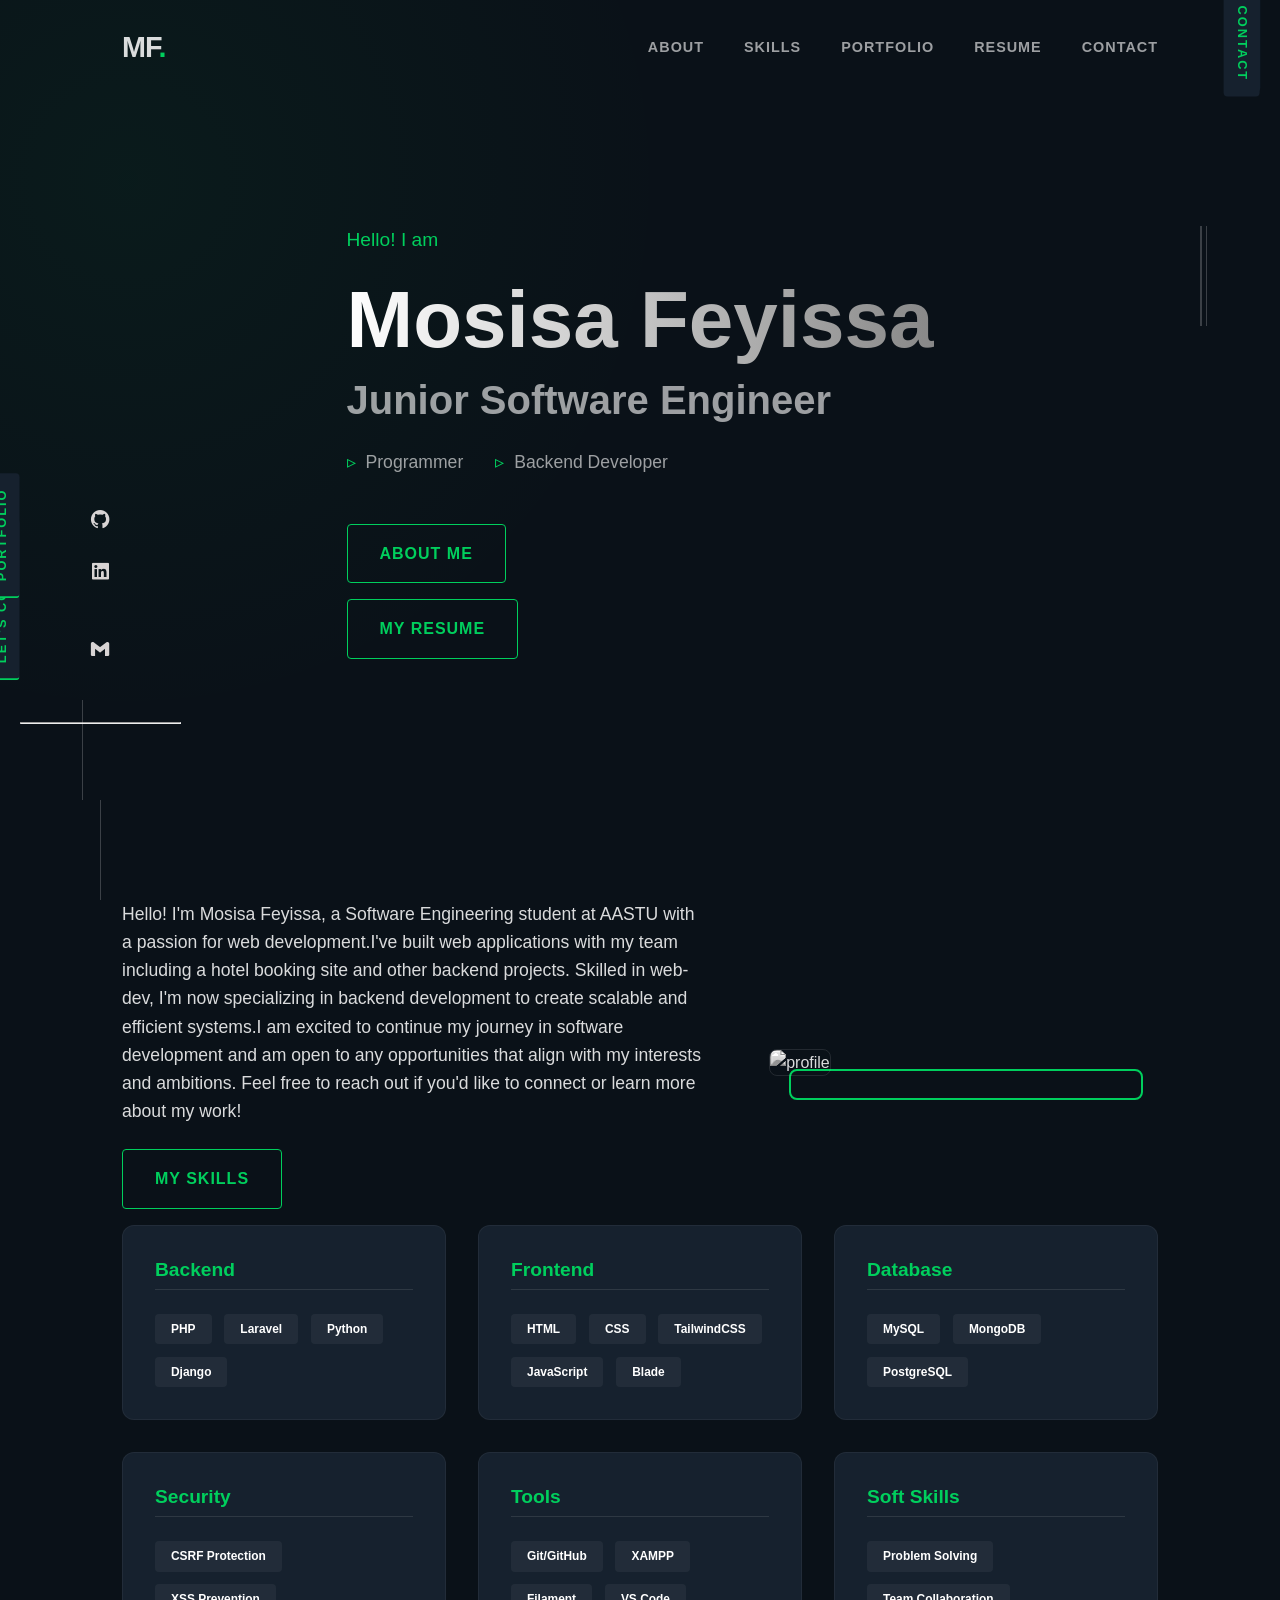
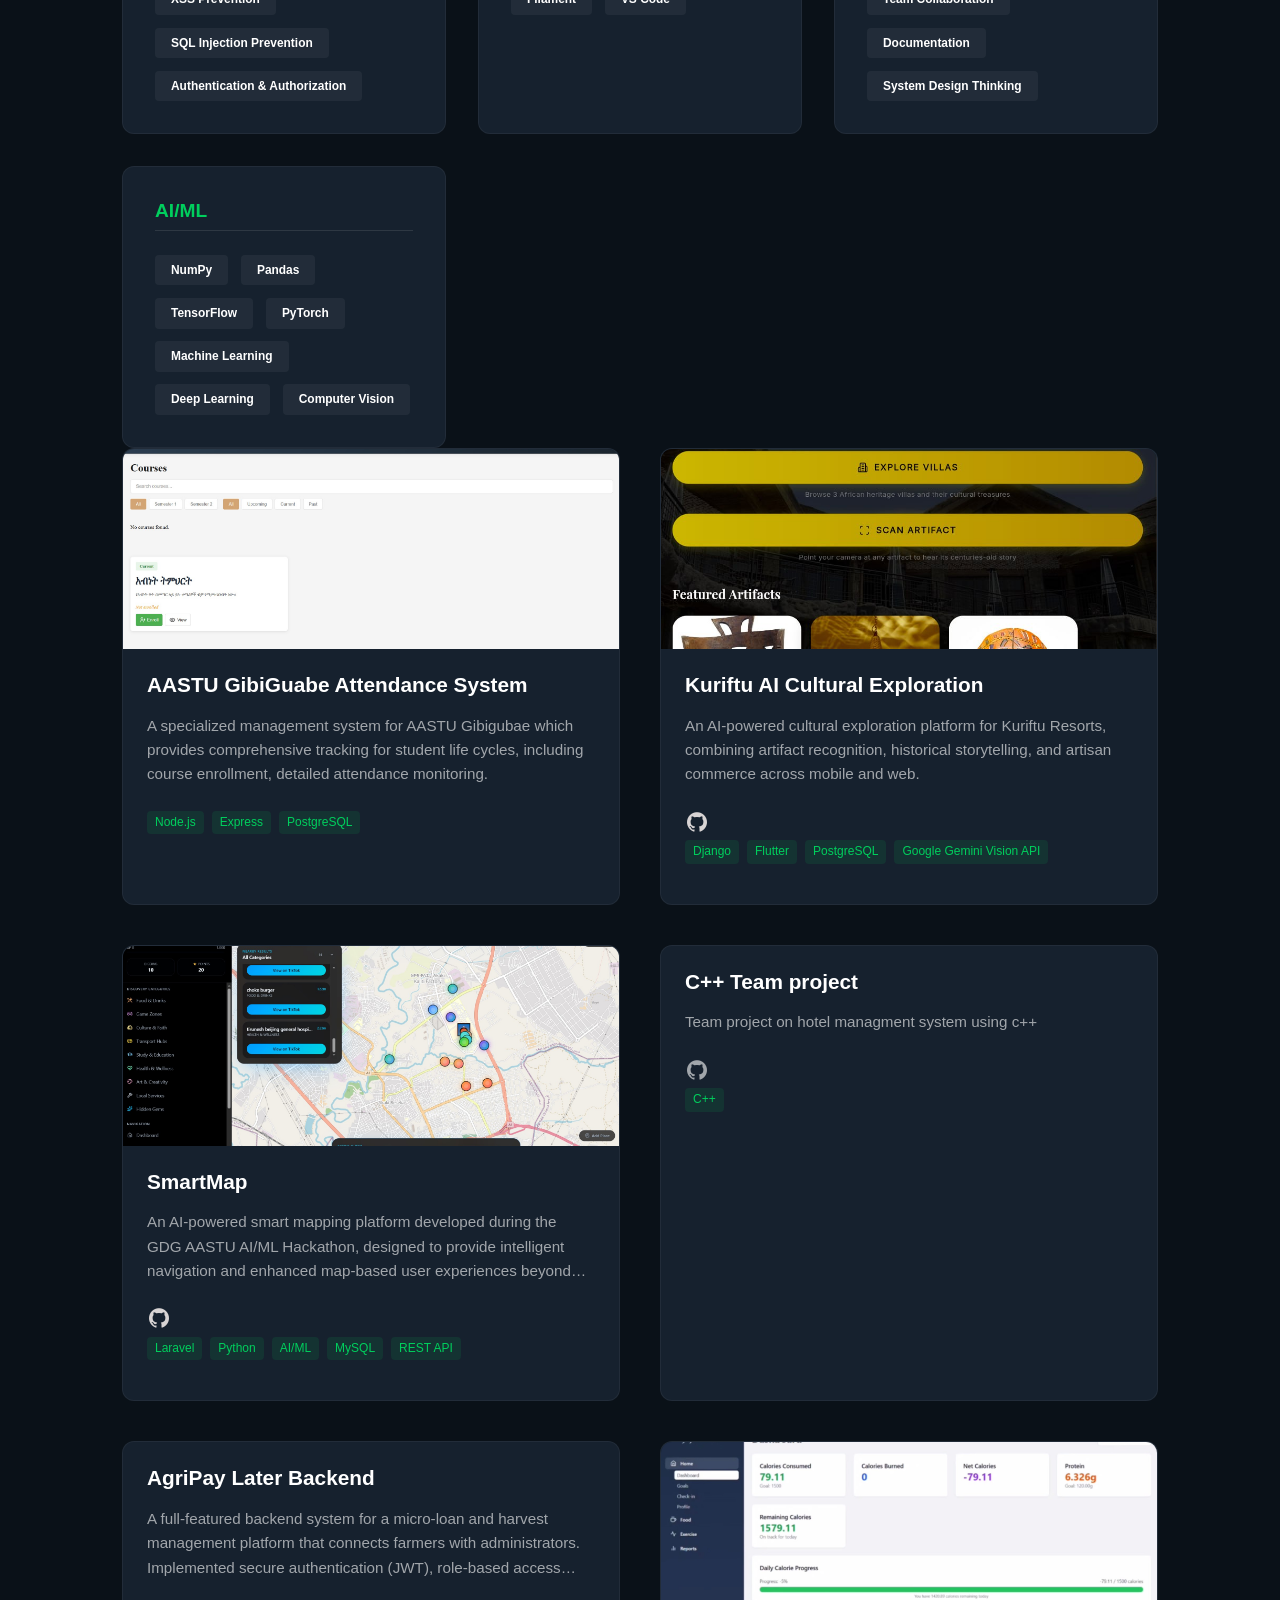
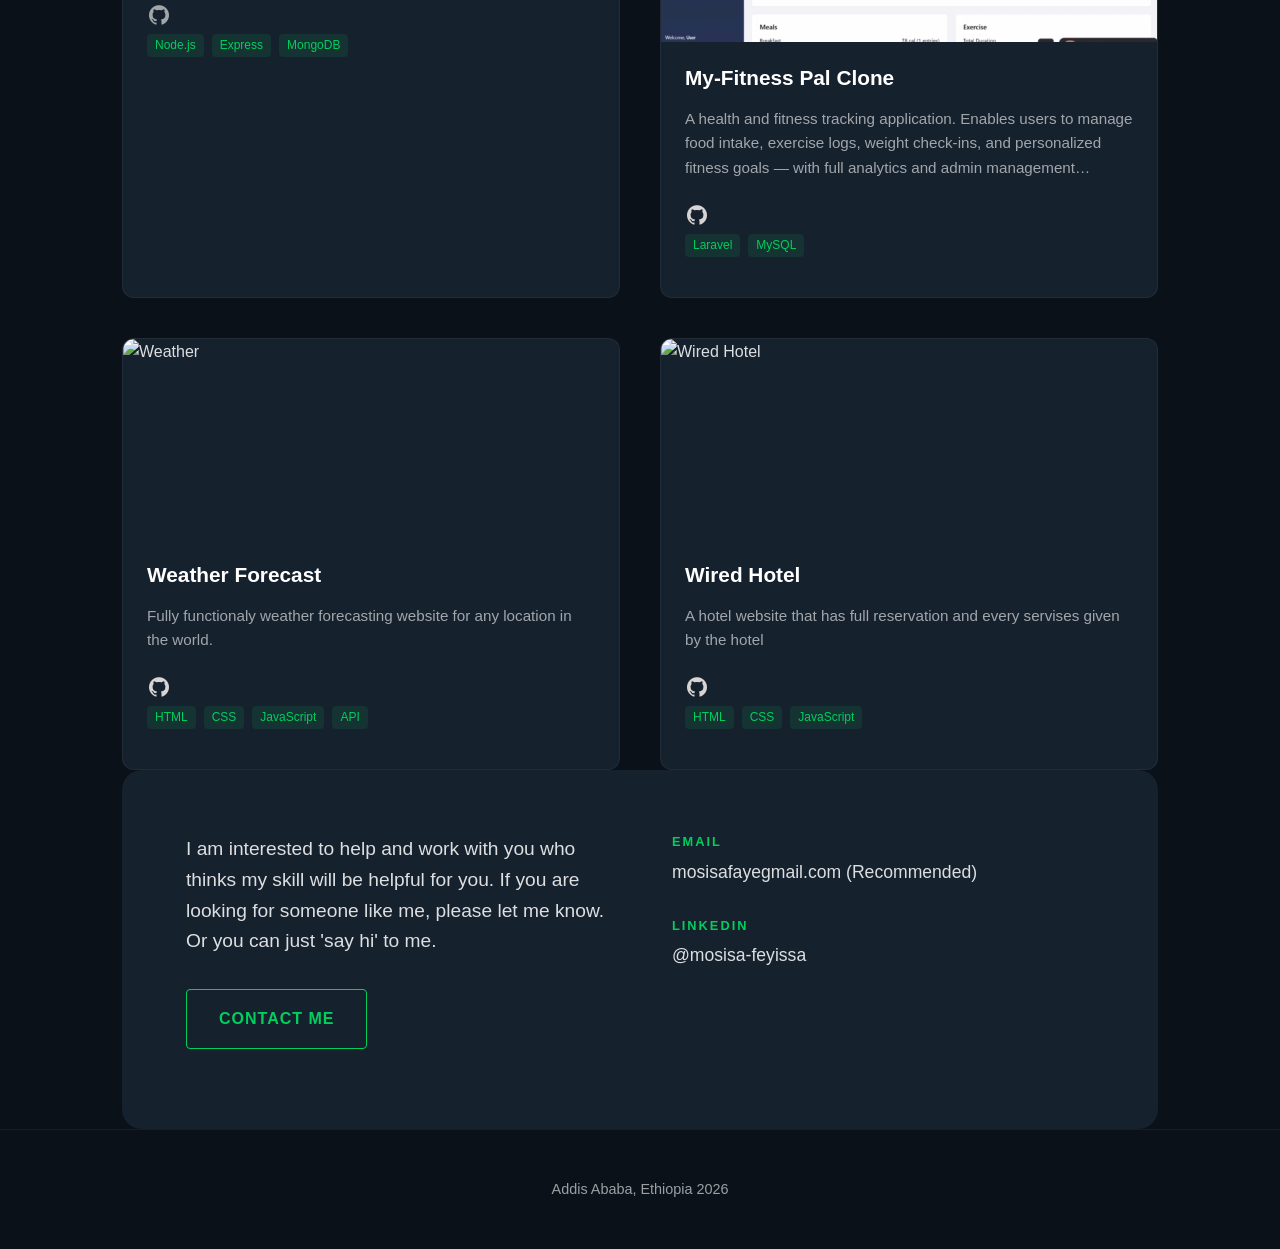
==== index.html @ 29525f11 "updated portolio" ====
<!DOCTYPE html>
<html lang="en">
<head>
    <meta charset="UTF-8">
    <meta name="viewport" content="width=device-width, initial-scale=1.0">
    <link rel="stylesheet" href="./My Portfolio/styles.css">
    <link href='https://unpkg.com/boxicons@2.1.4/css/boxicons.min.css' rel='stylesheet'>
    <title>Mosisa Feyissa | Software Engineer Portfolio</title>
    <meta name="description" content="Portfolio of Mosisa Feyissa, a passionate Software Engineer specializing in Backend Development, Web Applications, and AI/ML solutions.">
</head>
<body>
    <header class="header">
        <nav class="nav-container">
            <div class="logo">
                <a href="#">MF<span>.</span></a>
            </div>
            <ul class="nav-bar" id="nav-bar">
                <li><a href="#about">About</a></li>
                <li><a href="#skill">Skills</a></li>
                <li><a href="#portfolio">Portfolio</a></li>
                <li><a target="_blank" href="https://flowcv.com/resume/5lq8culg7vu1">Resume</a></li>
                <li><a href="#contact">Contact</a></li>
            </ul>
            <div class="menu-toggle" id="mobile-menu">
                <i class='bx bx-menu'></i>
            </div>
        </nav>
    </header>
    <main>
        <div class="intro-area">
            <div class="title left social">
                <ul>
                    <li><a target="_blank" href="https://github.com/mosisafeyissa"><i class='bx bxl-github' style='color:#d8d4d4'></i></a></li>
                    <li><a target="_blank" href="https://www.linkedin.com/in/mosisa-feyissa-24aa592a0/"><i class='bx bxl-linkedin-square' style='color:#d8d4d4' ></i></li>
                    <li><a target="_blank" href="mailto:mosisafaye@gmail.com"><i class='bx bxl-gmail' style='color:#d8d4d4' ></i></li>
                </ul>
                <hr>
                <p>Let's Connect</p>
            </div>
            <div class="container">
                <div class="intro">
                    <div class="intro-text">
                        <p>Hello! I am</p>
                        <h1>Mosisa Feyissa</h1>
                        <h3>Junior Software Engineer</h3>
                        <ul>
                            <li>Programmer</li>
                            <li>Backend Developer</li>
                        </ul>
                        <div class="action"><a class="btn" href="#about" id="style-97KZA">About Me</a></div>
                        <div class="action"><a class="btn" class="download-button"  href="My Portfolio/resume/Mosisa-Feyissa-Resume.pdf" id="style-97KZA" download>My Resume</a></div>
                    </div>
                </div>
            </div>
        </div>
        <div id="about" class="about-area">
            <div class="container">
                <div class="title right">
                    <p>About Me</p>
                </div>
                <div class="about">
                    <div class="about-details">
                        <p>Hello! I'm Mosisa Feyissa, a Software Engineering student at AASTU with a passion for web development.I've built web applications with my team including a hotel booking site and other backend projects. Skilled in web-dev, I'm now specializing in backend development to create scalable and efficient systems.I am excited to continue my journey in software development and am open to any opportunities that align with my interests and ambitions.
                        Feel free to reach out if you'd like to connect or learn more about my work!</p>
                        <div class="about-action">
                            <a class="btn style-SHCZ6" href="#skill" id="style-SHCZ6">My Skills</a>
                        </div>
                    </div>
                    <div class="about-image">
                        <div class="image"><img alt="profile" src="./My Portfolio/images/Pic for DV.JPG"></div>
                    </div>
                </div>
            </div>
        </div>
        <div id="skill" class="skill-area">
            <div class="container">
                <div class="title right">
                    <p>My Skills</p>
                </div>
                <div class="skills">
                    <div class="skill-category">
                        <h3>Backend</h3>
                        <div class="skill-items">
                            <div class="skill-item">
                                <h5>PHP</h5>
                            </div>
                            <div class="skill-item">
                                <h5>Laravel</h5>
                            </div>
                            <div class="skill-item">
                                <h5>Python</h5>
                            </div>
                            <div class="skill-item">
                                <h5>Django</h5>
                            </div>
                        </div>
                    </div>

                    <div class="skill-category">
                        <h3>Frontend</h3>
                        <div class="skill-items">
                            <div class="skill-item">
                                <h5>HTML</h5>
                            </div>
                            <div class="skill-item">
                                <h5>CSS</h5>
                            </div>
                            <div class="skill-item">
                                <h5>TailwindCSS</h5>
                            </div>
                            <div class="skill-item">
                                <h5>JavaScript</h5>
                            </div>
                            <div class="skill-item">
                                <h5>Blade</h5>
                            </div>
                        </div>
                    </div>

                    <div class="skill-category">
                        <h3>Database</h3>
                        <div class="skill-items">
                            <div class="skill-item">
                                <h5>MySQL</h5>
                            </div>
                            <div class="skill-item">
                                <h5>MongoDB</h5>
                            </div>
                            <div class="skill-item">
                                <h5>PostgreSQL</h5>
                            </div>
                        </div>
                    </div>

                    <div class="skill-category">
                        <h3>Security</h3>
                        <div class="skill-items">
                            <div class="skill-item">
                                <h5>CSRF Protection</h5>
                            </div>
                            <div class="skill-item">
                                <h5>XSS Prevention</h5>
                            </div>
                            <div class="skill-item">
                                <h5>SQL Injection Prevention</h5>
                            </div>
                            <div class="skill-item">
                                <h5>Authentication & Authorization</h5>
                            </div>
                        </div>
                    </div>

                    <div class="skill-category">
                        <h3>Tools</h3>
                        <div class="skill-items">
                            <div class="skill-item">
                                <h5>Git/GitHub</h5>
                            </div>
                            <div class="skill-item">
                                <h5>XAMPP</h5>
                            </div>
                            <div class="skill-item">
                                <h5>Filament</h5>
                            </div>
                            <div class="skill-item">
                                <h5>VS Code</h5>
                            </div>
                        </div>
                    </div>

                    <div class="skill-category">
                        <h3>Soft Skills</h3>
                        <div class="skill-items">
                            <div class="skill-item">
                                <h5>Problem Solving</h5>
                            </div>
                            <div class="skill-item">
                                <h5>Team Collaboration</h5>
                            </div>
                            <div class="skill-item">
                                <h5>Documentation</h5>
                            </div>
                            <div class="skill-item">
                                <h5>System Design Thinking</h5>
                            </div>
                        </div>
                    </div>

                    <div class="skill-category">
                        <h3>AI/ML</h3>
                        <div class="skill-items">
                            <div class="skill-item">
                                <h5>NumPy</h5>
                            </div>
                            <div class="skill-item">
                                <h5>Pandas</h5>
                            </div>
                            <div class="skill-item">
                                <h5>TensorFlow</h5>
                            </div>
                            <div class="skill-item">
                                <h5>PyTorch</h5>
                            </div>
                            <div class="skill-item">
                                <h5>Machine Learning</h5>
                            </div>
                            <div class="skill-item">
                                <h5>Deep Learning</h5>
                            </div>
                            <div class="skill-item">
                                <h5>Computer Vision</h5>
                            </div>
                        </div>
                    </div>
                </div>
            </div>
        </div>

        <div id="portfolio" class="portfolio-area">
            <div class="container">
                <div class="title left"><p>Portfolio</p></div>
                <div class="portfolios">
                        <div class="portfolio small">
                            <div class="portfolio-img"><img alt="Gibigubae Attendance" src="./My Portfolio/images/attendance.jpg"></div>
                            <div class="details">
                                <h4><a target="_blank" href="https://attendance.aastugibigubae.com/">AASTU GibiGuabe Attendance System</a></h4>
                                <p>A specialized management system for AASTU Gibigubae which provides comprehensive tracking for student life cycles, including course enrollment, detailed attendance monitoring.</p>
                                <!-- <div class="links">
                                    <ul>
                                        <li><a target="_blank" href="#"><i class='bx bxl-github' style='color:#d8d4d4'></i></a></li>
                                    </ul>
                                </div> -->
                                <ul class="portfolio-tools">
                                    <li>Node.js</li>
                                    <li>Express</li>
                                    <li>PostgreSQL</li>
                                </ul>
                            </div>
                        </div>
                        <div class="portfolio small">
                            <div class="portfolio-img"><img alt="Kuriftu AI Cultural Exploration" src="./My Portfolio/images/ALX_hackathon.jpg"></div>
                            <div class="details">
                                <h4><a target="_blank" href="https://github.com/mosisafeyissa/Kuriftu-AI-Cultural-Exploration-Platform">Kuriftu AI Cultural Exploration</a></h4>
                                <p>An AI-powered cultural exploration platform for Kuriftu Resorts, combining artifact recognition, historical storytelling, and artisan commerce across mobile and web.</p>
                                <div class="links">
                                    <ul>
                                        <li><a target="_blank" href="https://github.com/mosisafeyissa/Kuriftu-AI-Cultural-Exploration-Platform"><i class='bx bxl-github' style='color:#d8d4d4'></i></a></li>
                                    </ul>
                                </div>
                                <ul class="portfolio-tools">
                                    <li>Django</li>
                                    <li>Flutter</li>
                                    <li>PostgreSQL</li>
                                    <li>Google Gemini Vision API</li>
                                </ul>
                            </div>
                        </div>
                        <div class="portfolio">
                            <div class="portfolio-img"><img alt="SmartMap" src="./My Portfolio/images/smart_map.jpg"></div>

                            <div class="details">
                                <h4>
                                    <a target="_blank" href="https://github.com/mosisafeyissa/Smart_map">SmartMap</a>
                                </h4>

                                <p>
                                    An AI-powered smart mapping platform developed during the GDG AASTU AI/ML Hackathon, designed to provide intelligent navigation and enhanced map-based user experiences beyond traditional mapping systems.
                                </p>

                                <div class="links">
                                    <ul>
                                        <li>
                                            <a target="_blank" href="https://github.com/mosisafeyissa/Smart_map">
                                                <i class='bx bxl-github' style='color:#d8d4d4'></i>
                                            </a>
                                        </li>
                                    </ul>
                                </div>

                                <ul class="portfolio-tools">
                                    <li>Laravel</li>
                                    <li>Python</li>
                                    <li>AI/ML</li>
                                    <li>MySQL</li>
                                    <li>REST API</li>
                                </ul>
                            </div>
                        </div>
                        <div class="portfolio small">
                            <div class="details">
                                <h4><a target="_blank" href="https://github.com/Wired-section-C/Hotel_Managment_system">C++ Team project</a></h4>
                                <p>Team project on hotel managment system using c++</p>
                                <div class="links">
                                    <ul>
                                        <li><a target="_blank" href="https://github.com/Wired-section-C/Hotel_Managment_system"><i class='bx bxl-github'></i></a></li>
                                    </ul>
                                </div>
                                <ul class="portfolio-tools">
                                    <li>C++</li>
                                </ul>
                            </div>
                        </div>
                        <div class="portfolio small">
                            <div class="details">
                                <h4><a target="_blank" href="https://github.com/mosisafeyissa/AgriPay_Later_Backend_GDG_Hackathon">AgriPay Later Backend</a></h4>
                                <p>A full-featured backend system for a micro-loan and harvest management platform that connects farmers with administrators. Implemented secure authentication (JWT), role-based access control, and RESTful APIs for user registration, loan requests, repayments, and harvest tracking.</p>
                                <div class="links">
                                    <ul>
                                        <li><a target="_blank" href="https://github.com/mosisafeyissa/AgriPay_Later_Backend_GDG_Hackathon"><i class='bx bxl-github'></i></a></li>
                                    </ul>
                                </div>
                                <ul class="portfolio-tools">
                                    <li>Node.js</li>
                                    <li>Express</li>
                                    <li>MongoDB</li> 
                                </ul>
                            </div>
                        </div>
                        <div class="portfolio small">
                            <div class="portfolio-img"><img alt="My FItness Pal" src="./My Portfolio/images/CalLogFit.jpg"></div>
                            <div class="details">
                                <h4><a target="_blank" href="https://github.com/mosisafeyissa/MyFitnesspal_TeamIV">My-Fitness Pal Clone</a></h4>
                                <p>A health and fitness tracking application. Enables users to manage food intake, exercise logs, weight check-ins, and personalized fitness goals — with full analytics and admin management capabilities.</p>
                                <div class="links">
                                    <ul>
                                        <li><a target="_blank" href="https://github.com/mosisafeyissa/MyFitnesspal_TeamIV"><i class='bx bxl-github' style='color:#d8d4d4'></i></a></li>
                                    </ul>
                                </div>
                                <ul class="portfolio-tools">
                                    <li>Laravel</li>
                                    <li>MySQL</li>
                                </ul>
                            </div>
                        </div>
                        <div class="portfolio small">
                            <div class="portfolio-img"><img alt="Weather" src="./My Portfolio/images/Weather .jpg"></div>
                            <div class="details">
                                <h4><a target="_blank" href="https://github.com/mosisafeyissa/PRODIGY_WD_05/tree/master/weather%20forecast">Weather Forecast</a></h4>
                                <p>Fully functionaly weather forecasting website for any location in the world.</p>
                                <div class="links">
                                    <ul>
                                        <li><a target="_blank" href="https://github.com/mosisafeyissa/PRODIGY_WD_05/tree/master/weather%20forecast"><i class='bx bxl-github' style='color:#d8d4d4'></i></a></li>
                                    </ul>
                                </div>
                                <ul class="portfolio-tools">
                                    <li>HTML</li>
                                    <li>CSS</li>
                                    <li>JavaScript</li>
                                    <li>API</li>
                                </ul>
                            </div>
                        </div>
                        
                        <div class="portfolio">
                            <div class="portfolio-img"><img alt="Wired Hotel" src="./My Portfolio/images/hotel.jpg"></div>
                            <div class="details">
                                <h4><a target="_blank" href="https://github.com/Wired-team-Project/IP-Project">Wired Hotel</a></h4>
                                <p>A hotel website that has full reservation and every servises given by the hotel</p>
                                <div class="links">
                                    <ul>
                                        <li><a target="_blank" href="https://github.com/Wired-team-Project/IP-Project"><i class='bx bxl-github' style='color:#d8d4d4'></i></a></li>
                                    </ul>
                                </div>
                                <ul class="portfolio-tools">
                                    <li>HTML</li>
                                    <li>CSS</li>
                                    <li>JavaScript</li>
                                </ul>
                            </div>
                        </div>
                        
                        
                        
                </div>
            </div>
        </div>
        <div id="contact" class="contact-area">
            <div class="container">
                <div class="title right">
                    <p>Contact</p>
                </div>
                <div class="contact">
                    <div class="contact-status">
                        <p>I am interested to help and work with you who thinks my skill will be helpful for you. If you are looking for someone like me, please let me know. Or you can just 'say hi' to me.</p>
                        <div><a target="" rel="" class="btn style-A8MmG" href="mailto:mosisafaye@gmail.com" id="style-A8MmG">Contact Me</a></div>
                    </div>
                    <div class="contact-details">
                        <ul>
                            <li>
                                <h5>Email</h5>
                                <p>mosisafayegmail.com <span>(Recommended)</span></p>
                            </li>
                            <li>
                                <h5>linkedin</h5>
                                <p>@mosisa-feyissa</p>
                            </li>
                        </ul>
                    </div>
                </div>
            </div>
        </div>
    </main>
    <footer class="footer-area">
        <div class="footer container">
            <p>Addis Ababa, Ethiopia 2026</p>
        </div>
    </footer>
</body>
<script src="./My Portfolio/script.js"></script>
</html>
---- My Portfolio/styles.css ----
/* 
  Modern Professional Portfolio Styles
  Theme: Dark, Sophisticated, High-Contrast
  Author: Antigravity AI
*/

:root {
  --primary: #00cf5d;
  --primary-glow: rgba(0, 207, 93, 0.3);
  --bg-dark: #0a1118;
  --bg-card: #16212e;
  --bg-nav: rgba(10, 17, 24, 0.8);
  --text-main: hsla(0, 0%, 100%, 0.85);
  --text-dim: hsla(0, 0%, 100%, 0.6);
  --text-bright: #ffffff;
  --transition: all 0.3s cubic-bezier(0.4, 0, 0.2, 1);
  --container-width: 1100px;
}

* {
  box-sizing: border-box;
  margin: 0;
  padding: 0;
  scroll-behavior: smooth;
}

body {
  font-family: 'Lato', 'Inter', sans-serif;
  background-color: var(--bg-dark);
  color: var(--text-main);
  line-height: 1.6;
  overflow-x: hidden;
}

/* Typography */
h1, h2, h3, h4, h5 {
  color: var(--text-bright);
  font-weight: 700;
  line-height: 1.2;
}

a {
  text-decoration: none;
  color: inherit;
  transition: var(--transition);
}

ul {
  list-style: none;
}

/* Layout Components */
.container {
  max-width: var(--container-width);
  margin: 0 auto;
  padding: 0 2rem;
}

section {
  padding: 100px 0;
  position: relative;
}

/* Header & Navigation */
.header {
  position: fixed;
  top: 0;
  left: 0;
  width: 100%;
  z-index: 1000;
  transition: var(--transition);
  padding: 1.5rem 0;
}

.header.scrolled {
  background: var(--bg-nav);
  backdrop-filter: blur(10px);
  padding: 1rem 0;
  box-shadow: 0 4px 30px rgba(0, 0, 0, 0.3);
  border-bottom: 1px solid rgba(255, 255, 255, 0.1);
}

.nav-container {
  display: flex;
  justify-content: space-between;
  align-items: center;
  max-width: var(--container-width);
  margin: 0 auto;
  padding: 0 2rem;
}

.logo {
  font-size: 1.8rem;
  font-weight: 900;
  letter-spacing: -1px;
}

.logo span {
  color: var(--primary);
}

.nav-bar {
  display: flex;
  gap: 2.5rem;
  align-items: center;
}

.nav-bar li a {
  font-size: 0.9rem;
  text-transform: uppercase;
  font-weight: 600;
  letter-spacing: 1px;
  color: var(--text-dim);
}

.nav-bar li a:hover {
  color: var(--primary);
}

.menu-toggle {
  display: none;
  font-size: 2rem;
  cursor: pointer;
  color: var(--text-bright);
}

/* Side Titles (The "Vertical Labels") */
.title {
  position: absolute;
  display: flex;
  flex-direction: column;
  align-items: center;
  z-index: 5;
}

.title p {
  background: var(--bg-card);
  padding: 8px 15px;
  border-radius: 4px;
  font-weight: 700;
  text-transform: uppercase;
  letter-spacing: 2px;
  font-size: 0.8rem;
  color: var(--primary);
  border-left: 2px solid var(--primary);
}

.title.left {
  left: 20px;
  bottom: 100px;
}

.title.right {
  right: 20px;
  top: 150px;
}

.title.left p { transform: rotate(-90deg) translateX(50%); transform-origin: left bottom; }
.title.right p { transform: rotate(90deg) translateX(-50%); transform-origin: right top; }

.title:after {
  content: "";
  width: 1px;
  height: 100px;
  background: rgba(255, 255, 255, 0.2);
  margin-top: 40px;
}

/* Social Sidebar */
.title.social {
  bottom: 0;
  justify-content: flex-end;
}

.title.social ul {
  display: flex;
  flex-direction: column;
  gap: 1.5rem;
  margin-bottom: 2rem;
}

.title.social i {
  font-size: 1.4rem;
  color: var(--text-dim);
  transition: var(--transition);
}

.title.social i:hover {
  color: var(--primary);
  transform: translateY(-3px);
}

/* Intro Area */
.intro-area {
  min-height: 100vh;
  display: flex;
  align-items: center;
  background: radial-gradient(circle at 10% 20%, rgba(0, 207, 93, 0.05) 0%, transparent 40%);
}

.intro-text p:first-child {
  color: var(--primary);
  font-size: 1.2rem;
  font-weight: 500;
  margin-bottom: 1rem;
}

.intro-text h1 {
  font-size: clamp(3rem, 8vw, 5rem);
  margin-bottom: 0.5rem;
  background: linear-gradient(to right, #fff, #888);
  -webkit-background-clip: text;
  -webkit-text-fill-color: transparent;
}

.intro-text h3 {
  font-size: clamp(1.5rem, 4vw, 2.5rem);
  color: var(--text-dim);
  margin-bottom: 1.5rem;
}

.intro-text ul {
  display: flex;
  gap: 2rem;
  margin-bottom: 3rem;
}

.intro-text ul li {
  position: relative;
  font-size: 1.1rem;
  color: var(--text-dim);
}

.intro-text ul li::before {
  content: "▹";
  color: var(--primary);
  margin-right: 10px;
}

.btn {
  display: inline-block;
  padding: 1rem 2rem;
  border: 1.5px solid var(--primary);
  color: var(--primary);
  border-radius: 4px;
  font-weight: 600;
  text-transform: uppercase;
  letter-spacing: 1px;
  background: transparent;
  transition: var(--transition);
  margin-right: 1rem;
  margin-bottom: 1rem;
}

.btn:hover {
  background: var(--primary-glow);
  box-shadow: 0 0 20px var(--primary-glow);
  transform: translateY(-2px);
}

/* About Area */
.about {
  display: grid;
  grid-template-columns: 3fr 2fr;
  gap: 4rem;
  align-items: center;
}

.about-details p {
  margin-bottom: 1.5rem;
  font-size: 1.1rem;
}

.about-image {
  position: relative;
}

.about-image .image {
  position: relative;
  z-index: 1;
}

.about-image img {
  width: 100%;
  max-width: 350px;
  border-radius: 8px;
  filter: grayscale(100%);
  transition: var(--transition);
  border: 1px solid rgba(255, 255, 255, 0.1);
}

.about-image:hover img {
  filter: grayscale(0%);
  transform: translate(-5px, -5px);
}

.about-image::after {
  content: "";
  position: absolute;
  top: 20px;
  left: 20px;
  width: 100%;
  max-width: 350px;
  height: 100%;
  border: 2px solid var(--primary);
  border-radius: 8px;
  z-index: 0;
  transition: var(--transition);
}

.about-image:hover::after {
  transform: translate(10px, 10px);
}

/* Skills Area */
.skills {
  display: grid;
  grid-template-columns: repeat(auto-fit, minmax(280px, 1fr));
  gap: 2rem;
}

.skill-category {
  background: var(--bg-card);
  padding: 2rem;
  border-radius: 12px;
  border: 1px solid rgba(255, 255, 255, 0.05);
  transition: var(--transition);
}

.skill-category:hover {
  border-color: var(--primary);
  transform: translateY(-5px);
}

.skill-category h3 {
  color: var(--primary);
  margin-bottom: 1.5rem;
  font-size: 1.2rem;
  border-bottom: 1px solid rgba(255, 255, 255, 0.1);
  padding-bottom: 0.5rem;
}

.skill-items {
  display: flex;
  flex-wrap: wrap;
  gap: 0.8rem;
}

.skill-item {
  background: rgba(255, 255, 255, 0.05);
  padding: 0.5rem 1rem;
  border-radius: 4px;
  font-size: 0.9rem;
  font-weight: 500;
}

/* Portfolio Area */
.portfolios {
  display: grid;
  grid-template-columns: repeat(auto-fit, minmax(320px, 1fr));
  gap: 2.5rem;
}

.portfolio {
  background: var(--bg-card);
  border-radius: 12px;
  overflow: hidden;
  transition: var(--transition);
  border: 1px solid rgba(255, 255, 255, 0.05);
}

.portfolio:hover {
  transform: translateY(-10px);
  box-shadow: 0 20px 40px rgba(0, 0, 0, 0.4);
  border-color: rgba(0, 207, 93, 0.3);
}

.portfolio-img {
  height: 200px;
  overflow: hidden;
  position: relative;
}

.portfolio-img img {
  width: 100%;
  height: 100%;
  object-fit: cover;
  transition: var(--transition);
}

.portfolio:hover .portfolio-img img {
  transform: scale(1.1);
}

.portfolio .details {
  padding: 1.5rem;
}

.portfolio .details h4 {
  margin-bottom: 1rem;
  font-size: 1.3rem;
}

.portfolio .details p {
  color: var(--text-dim);
  font-size: 0.95rem;
  margin-bottom: 1.5rem;
  display: -webkit-box;
  -webkit-line-clamp: 3;
  -webkit-box-orient: vertical;
  overflow: hidden;
}

.portfolio-tools {
  display: flex;
  flex-wrap: wrap;
  gap: 0.5rem;
  margin-bottom: 1rem;
}

.portfolio-tools li {
  font-size: 0.75rem;
  background: rgba(0, 207, 93, 0.1);
  color: var(--primary);
  padding: 2px 8px;
  border-radius: 4px;
}

.portfolio .links {
  display: flex;
  gap: 1rem;
}

.portfolio .links i {
  font-size: 1.5rem;
  color: var(--text-dim);
}

.portfolio .links i:hover {
  color: var(--primary);
}

/* Contact Area */
.contact {
  display: grid;
  grid-template-columns: 1fr 1fr;
  gap: 4rem;
  background: var(--bg-card);
  padding: 4rem;
  border-radius: 20px;
}

.contact-status p {
  font-size: 1.2rem;
  margin-bottom: 2rem;
}

.contact-details ul {
  display: flex;
  flex-direction: column;
  gap: 2rem;
}

.contact-details h5 {
  color: var(--primary);
  text-transform: uppercase;
  font-size: 0.8rem;
  letter-spacing: 2px;
  margin-bottom: 0.5rem;
}

.contact-details p {
  font-size: 1.1rem;
}

/* Footer */
.footer-area {
  padding: 3rem 0;
  text-align: center;
  border-top: 1px solid rgba(255, 255, 255, 0.05);
}

.footer p {
  color: var(--text-dim);
  font-size: 0.9rem;
}

/* Mobile Responsive */
@media (max-width: 1024px) {
  :root { --container-width: 900px; }
  .title { display: none; }
  .about { grid-template-columns: 1fr; text-align: center; }
  .about-image { display: flex; justify-content: center; }
  .about-image::after { left: calc(50% - 175px); width: 350px; }
}

@media (max-width: 768px) {
  .nav-bar {
    position: fixed;
    top: 0;
    right: -100%;
    width: 70%;
    height: 100vh;
    background: var(--bg-dark);
    flex-direction: column;
    justify-content: center;
    transition: 0.5s;
    box-shadow: -10px 0 30px rgba(0, 0, 0, 0.5);
  }

  .nav-bar.active {
    right: 0;
  }

  .menu-toggle {
    display: block;
  }

  .intro-text h1 { font-size: 3.5rem; }
  
  .contact {
    grid-template-columns: 1fr;
    padding: 2rem;
  }
}

@media (max-width: 480px) {
  .intro-text h1 { font-size: 2.5rem; }
  .intro-text ul { flex-direction: column; gap: 0.5rem; }
  .btn { width: 100%; margin-right: 0; }
  .portfolio-img { height: 180px; }
}
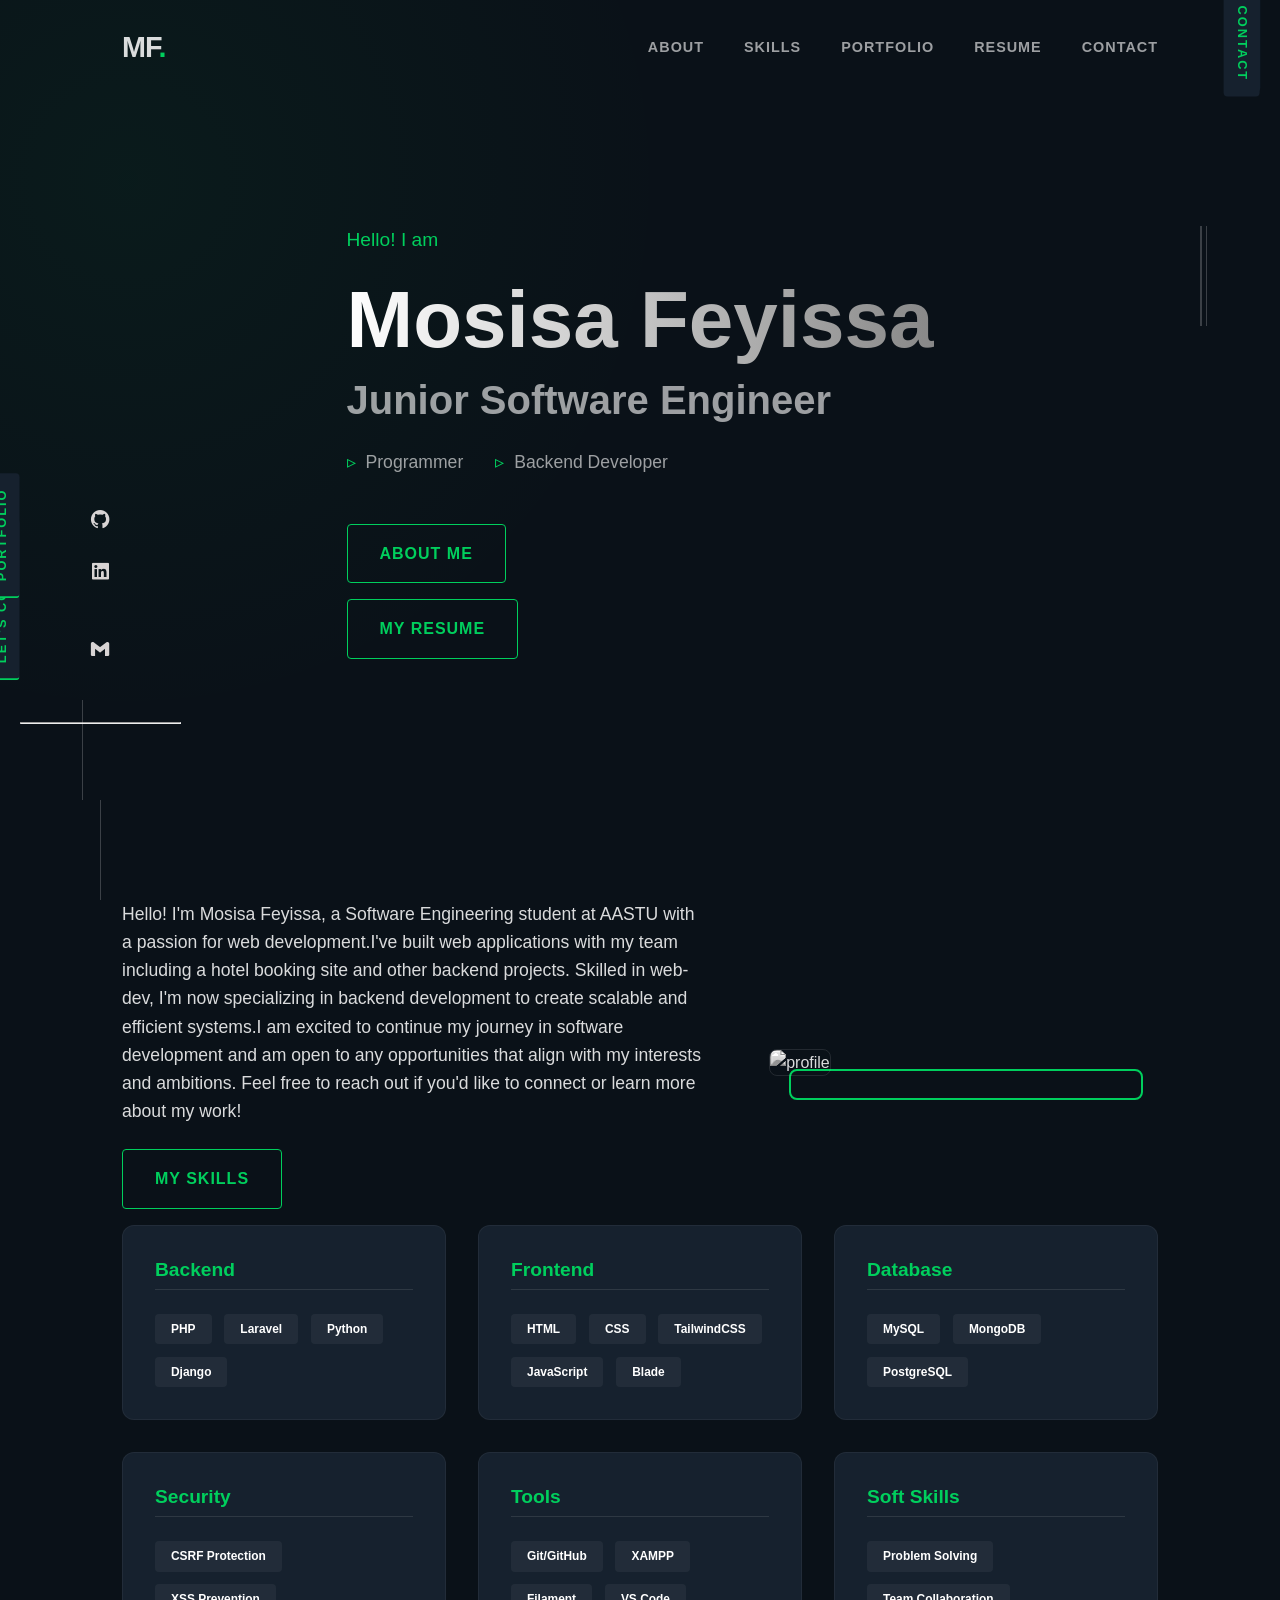
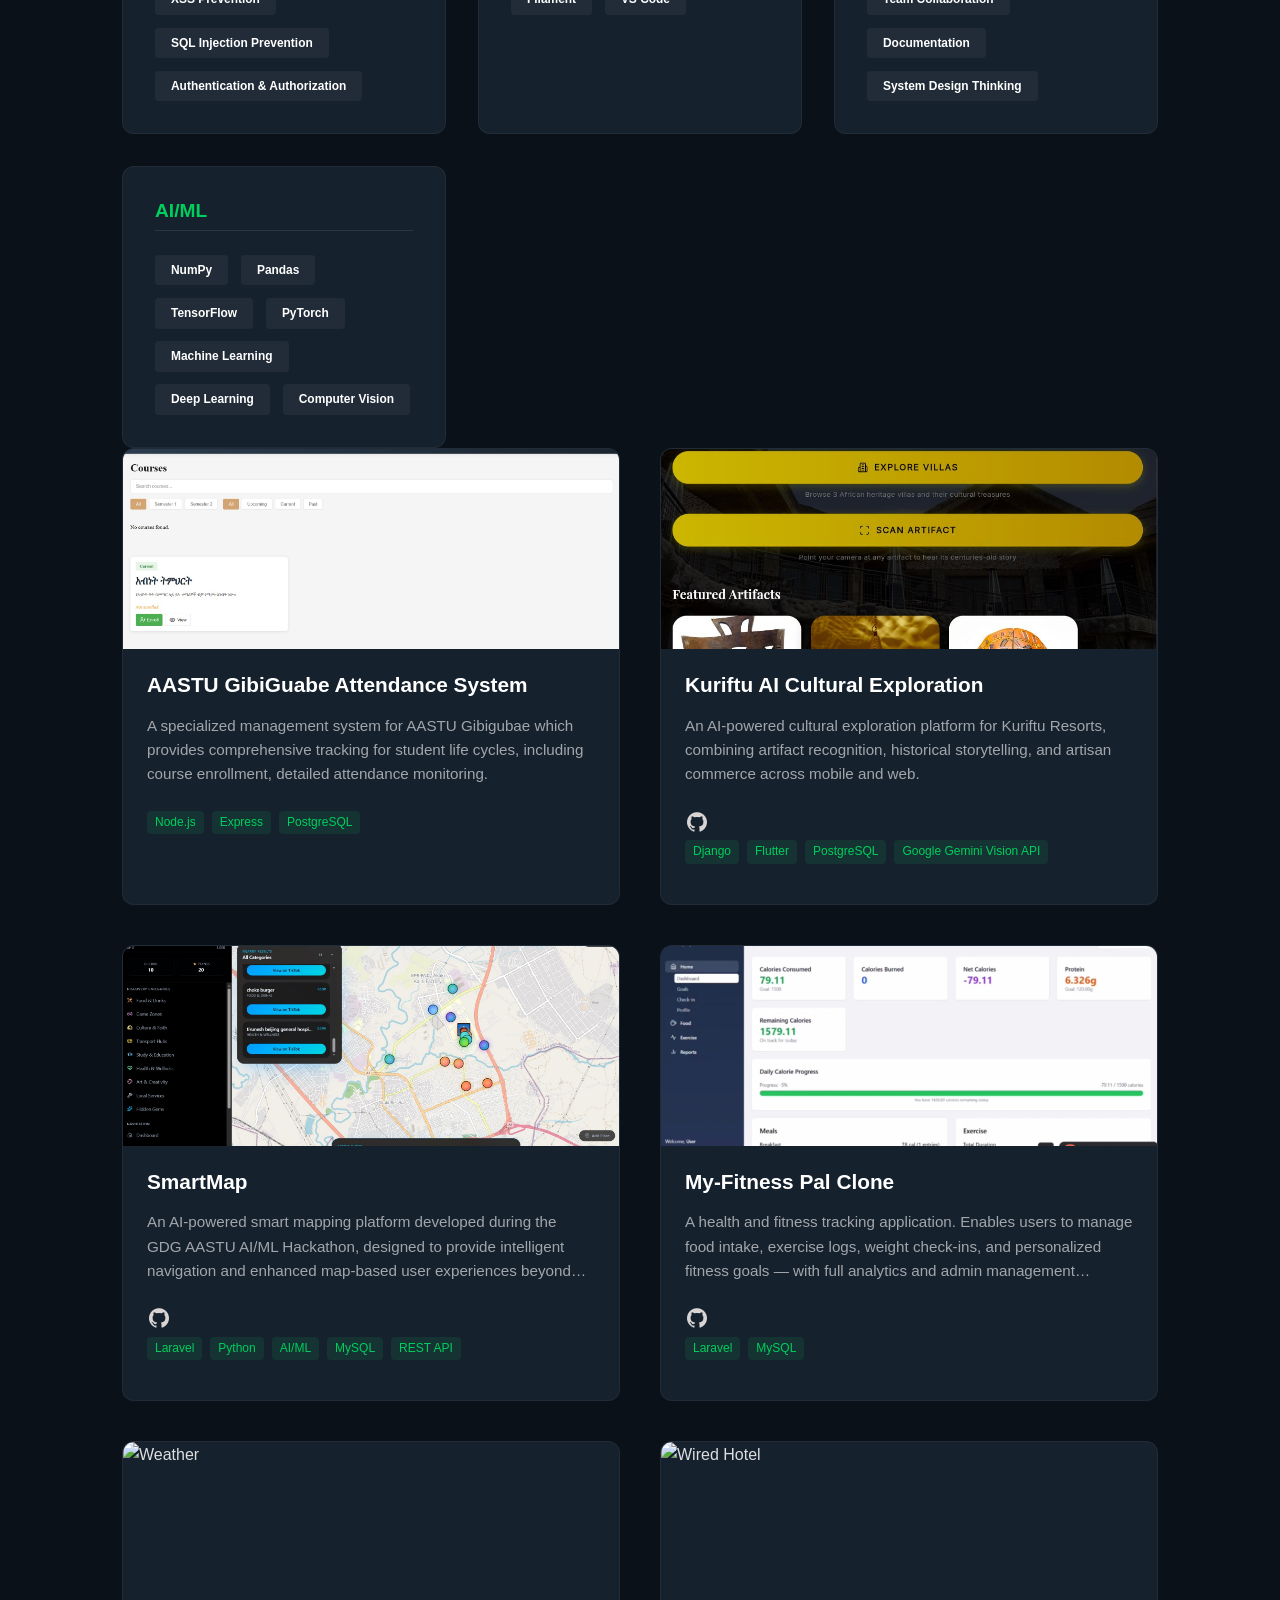
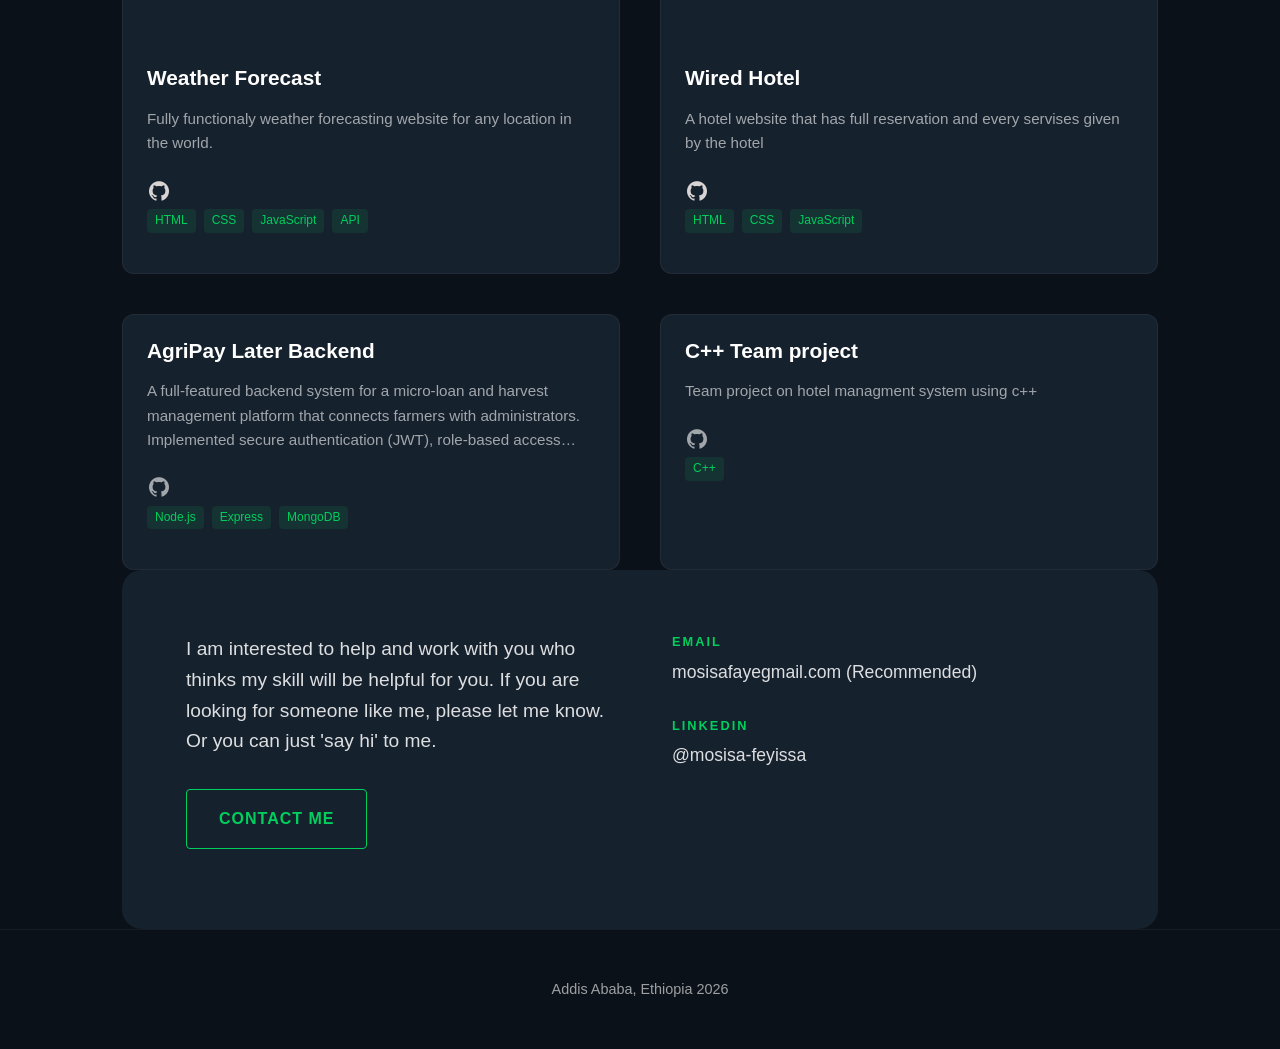
==== commit 280aad97: "updated portfolio" ====
--- a/index.html
+++ b/index.html
@@ -240,7 +240,7 @@
                         <div class="portfolio small">
                             <div class="portfolio-img"><img alt="Kuriftu AI Cultural Exploration" src="./My Portfolio/images/ALX_hackathon.jpg"></div>
                             <div class="details">
-                                <h4><a target="_blank" href="https://github.com/mosisafeyissa/Kuriftu-AI-Cultural-Exploration-Platform">Kuriftu AI Cultural Exploration</a></h4>
+                                <h4><a target="_blank" href="https://afri-lens-web.vercel.app/">Kuriftu AI Cultural Exploration</a></h4>
                                 <p>An AI-powered cultural exploration platform for Kuriftu Resorts, combining artifact recognition, historical storytelling, and artisan commerce across mobile and web.</p>
                                 <div class="links">
                                     <ul>
@@ -260,7 +260,7 @@
 
                             <div class="details">
                                 <h4>
-                                    <a target="_blank" href="https://github.com/mosisafeyissa/Smart_map">SmartMap</a>
+                                    <a target="_blank" href="https://smart-map-dltg.vercel.app/">SmartMap</a>
                                 </h4>
 
                                 <p>
@@ -286,7 +286,7 @@
                                 </ul>
                             </div>
                         </div>
-                        <div class="portfolio small">
+                        <!-- <div class="portfolio small">
                             <div class="details">
                                 <h4><a target="_blank" href="https://github.com/Wired-section-C/Hotel_Managment_system">C++ Team project</a></h4>
                                 <p>Team project on hotel managment system using c++</p>
@@ -299,23 +299,8 @@
                                     <li>C++</li>
                                 </ul>
                             </div>
-                        </div>
-                        <div class="portfolio small">
-                            <div class="details">
-                                <h4><a target="_blank" href="https://github.com/mosisafeyissa/AgriPay_Later_Backend_GDG_Hackathon">AgriPay Later Backend</a></h4>
-                                <p>A full-featured backend system for a micro-loan and harvest management platform that connects farmers with administrators. Implemented secure authentication (JWT), role-based access control, and RESTful APIs for user registration, loan requests, repayments, and harvest tracking.</p>
-                                <div class="links">
-                                    <ul>
-                                        <li><a target="_blank" href="https://github.com/mosisafeyissa/AgriPay_Later_Backend_GDG_Hackathon"><i class='bx bxl-github'></i></a></li>
-                                    </ul>
-                                </div>
-                                <ul class="portfolio-tools">
-                                    <li>Node.js</li>
-                                    <li>Express</li>
-                                    <li>MongoDB</li> 
-                                </ul>
-                            </div>
-                        </div>
+                        </div> -->
+                        
                         <div class="portfolio small">
                             <div class="portfolio-img"><img alt="My FItness Pal" src="./My Portfolio/images/CalLogFit.jpg"></div>
                             <div class="details">
@@ -365,6 +350,37 @@
                                     <li>HTML</li>
                                     <li>CSS</li>
                                     <li>JavaScript</li>
+                                </ul>
+                            </div>
+                        </div>
+
+                        <div class="portfolio small">
+                            <div class="details">
+                                <h4><a target="_blank" href="https://github.com/mosisafeyissa/AgriPay_Later_Backend_GDG_Hackathon">AgriPay Later Backend</a></h4>
+                                <p>A full-featured backend system for a micro-loan and harvest management platform that connects farmers with administrators. Implemented secure authentication (JWT), role-based access control, and RESTful APIs for user registration, loan requests, repayments, and harvest tracking.</p>
+                                <div class="links">
+                                    <ul>
+                                        <li><a target="_blank" href="https://github.com/mosisafeyissa/AgriPay_Later_Backend_GDG_Hackathon"><i class='bx bxl-github'></i></a></li>
+                                    </ul>
+                                </div>
+                                <ul class="portfolio-tools">
+                                    <li>Node.js</li>
+                                    <li>Express</li>
+                                    <li>MongoDB</li> 
+                                </ul>
+                            </div>
+                        </div>
+                         <div class="portfolio small">
+                            <div class="details">
+                                <h4><a target="_blank" href="https://github.com/Wired-section-C/Hotel_Managment_system">C++ Team project</a></h4>
+                                <p>Team project on hotel managment system using c++</p>
+                                <div class="links">
+                                    <ul>
+                                        <li><a target="_blank" href="https://github.com/Wired-section-C/Hotel_Managment_system"><i class='bx bxl-github'></i></a></li>
+                                    </ul>
+                                </div>
+                                <ul class="portfolio-tools">
+                                    <li>C++</li>
                                 </ul>
                             </div>
                         </div>
